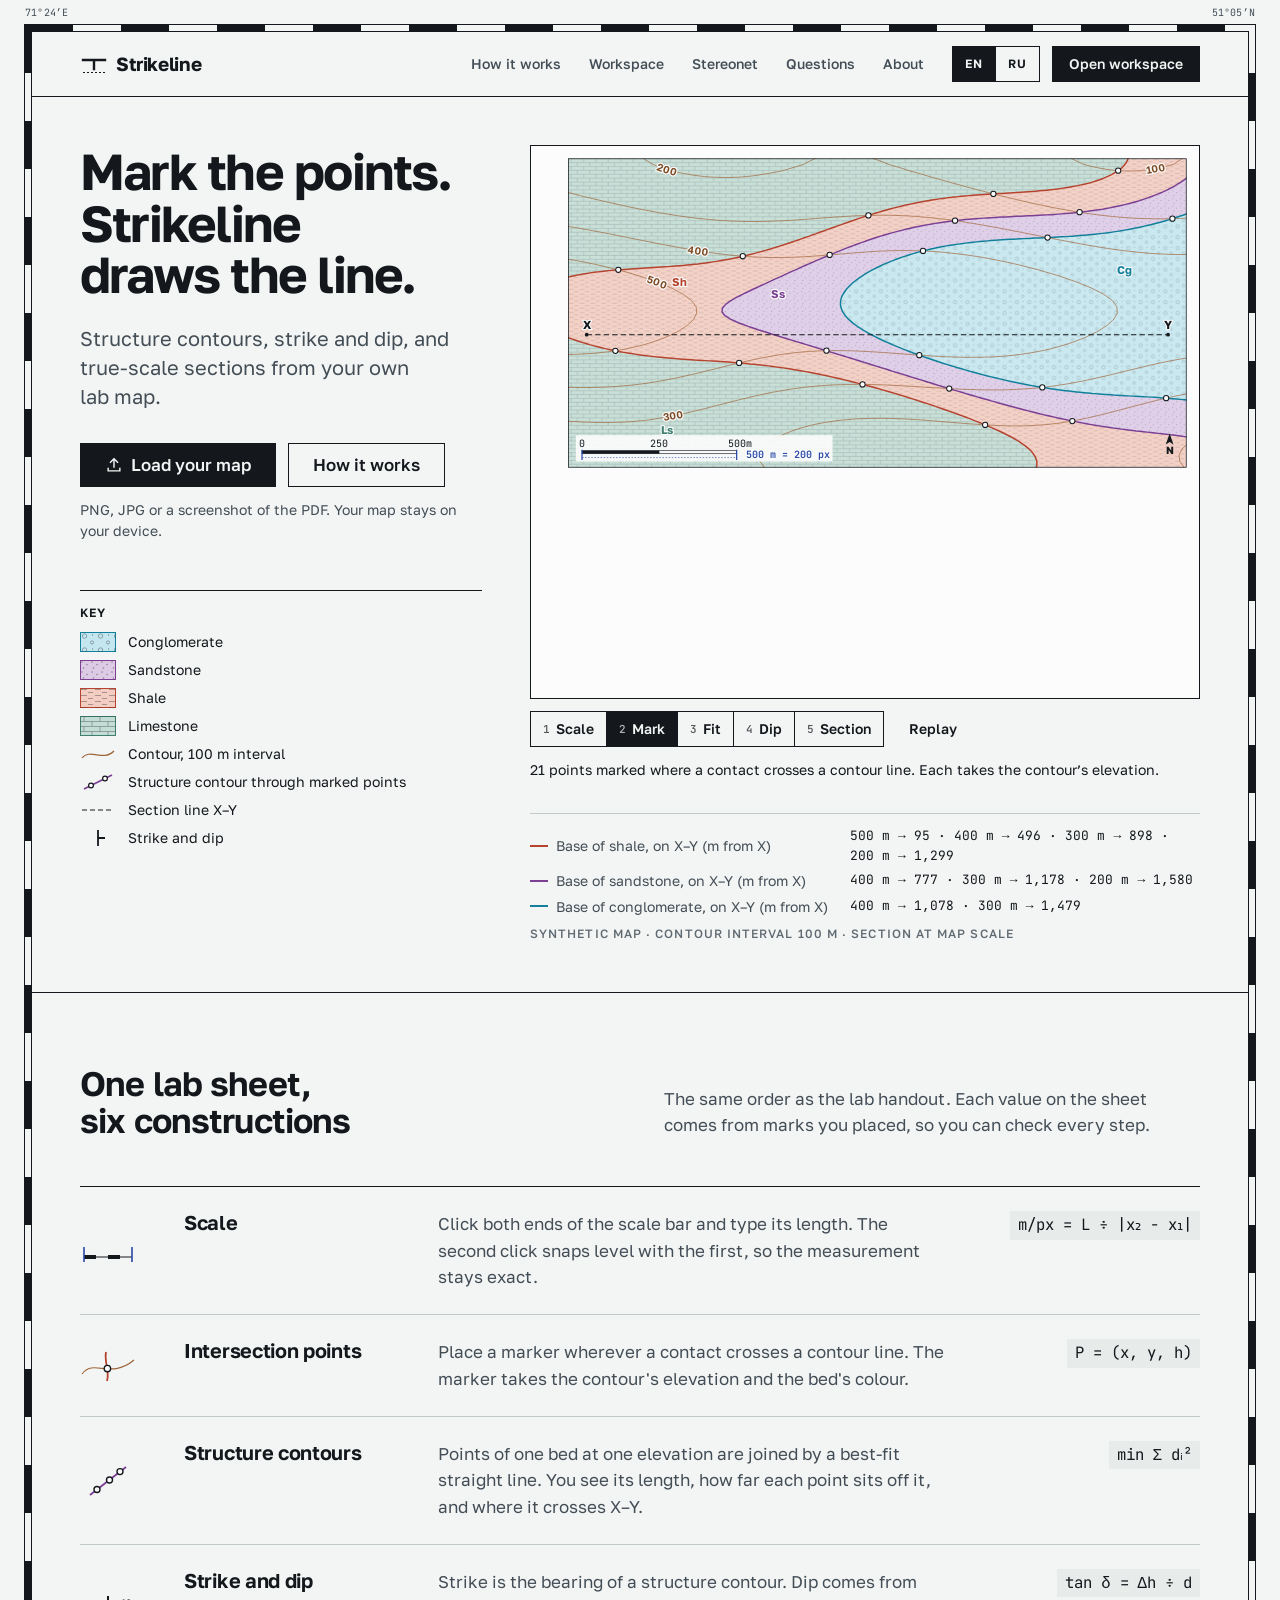
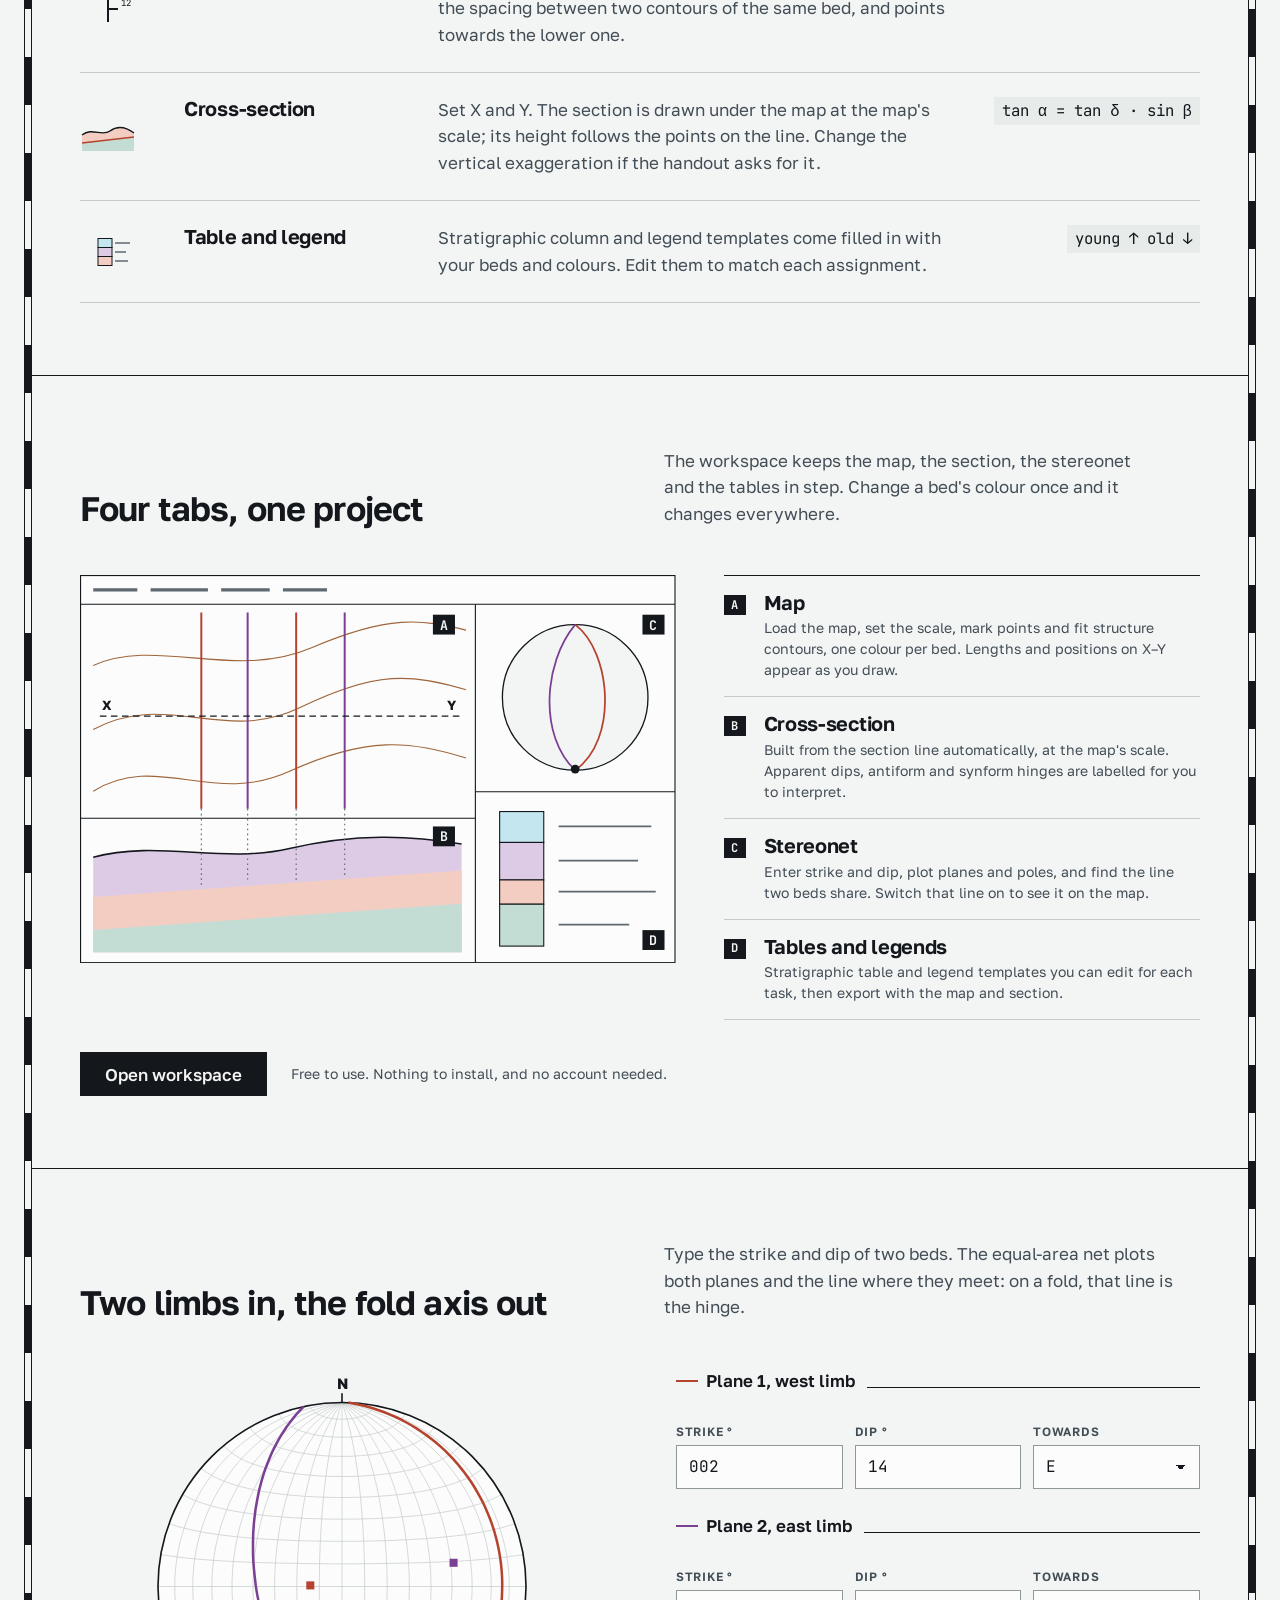
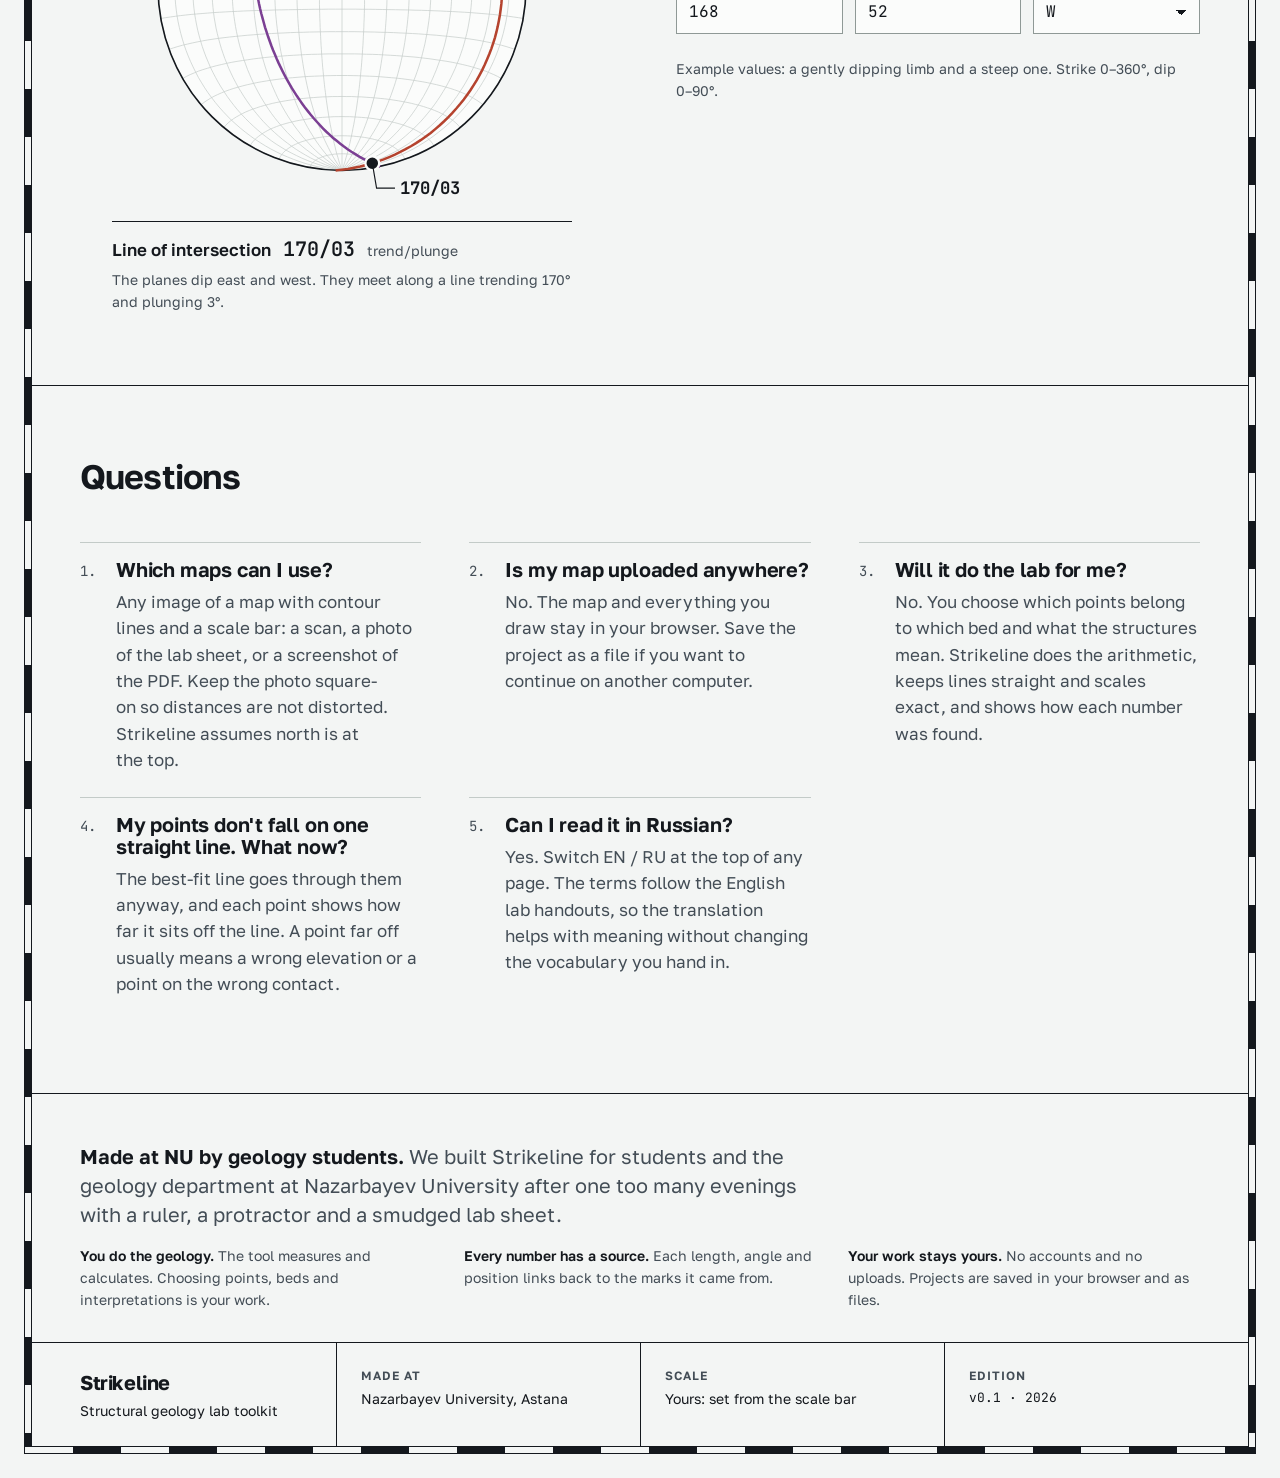
==== index.html @ 0c1943ce "Strikeline: landing page and lab workspace Landing page, workspace with Map, Cross-section, Stereone" ====
<!doctype html>
<html lang="en">
<head>
  <meta charset="utf-8">
  <meta name="viewport" content="width=device-width, initial-scale=1, viewport-fit=cover">
  <title>Strikeline</title>
  <meta name="description" content="Mark the points, get straight structure contours, strike and dip, and a true-scale cross-section from your geology lab map. Made at NU by geology students.">
  <meta name="theme-color" content="#f3f5f4">
  <link rel="icon" href="assets/favicon.svg" type="image/svg+xml">
  <link rel="preload" href="assets/fonts/golos-text-latin-wght-normal.woff2" as="font" type="font/woff2" crossorigin>
  <link rel="stylesheet" href="css/tokens.css">
  <link rel="stylesheet" href="css/base.css">
  <link rel="stylesheet" href="css/components.css">
  <link rel="stylesheet" href="css/site.css">
  <script type="module" src="js/site.js"></script>
</head>
<body>
  <a class="skip-link" href="#main" data-i18n="skip">Skip to content</a>

  <!-- Shared lithology patterns: also used by the workspace legend -->
  <svg class="visually-hidden" aria-hidden="true" focusable="false">
    <defs>
      <pattern id="pat-1" width="16" height="10" patternUnits="userSpaceOnUse">
        <path d="M0 .5H16M0 5.5H16M4 .5V5.5M12 5.5V10.5" fill="none" stroke="#14181d" stroke-opacity=".38" stroke-width=".8"/>
      </pattern>
      <pattern id="pat-2" width="14" height="6" patternUnits="userSpaceOnUse">
        <path d="M1 1.5H7M8 4.5H13" fill="none" stroke="#14181d" stroke-opacity=".42" stroke-width=".8"/>
      </pattern>
      <pattern id="pat-3" width="10" height="10" patternUnits="userSpaceOnUse">
        <circle cx="2" cy="2" r=".75" fill="#14181d" fill-opacity=".45"/>
        <circle cx="7" cy="4.5" r=".75" fill="#14181d" fill-opacity=".45"/>
        <circle cx="3.5" cy="8" r=".75" fill="#14181d" fill-opacity=".45"/>
      </pattern>
      <pattern id="pat-4" width="16" height="14" patternUnits="userSpaceOnUse">
        <circle cx="4.5" cy="4" r="2.2" fill="none" stroke="#14181d" stroke-opacity=".42" stroke-width=".8"/>
        <circle cx="12" cy="10.5" r="1.6" fill="none" stroke="#14181d" stroke-opacity=".42" stroke-width=".8"/>
        <circle cx="12.5" cy="3" r=".7" fill="#14181d" fill-opacity=".42"/>
      </pattern>
    </defs>
  </svg>

  <div class="sheet">
    <!-- Graticule labels at the neatline corners: NU campus, Astana -->
    <span class="sheet__coord sheet__coord--tl" aria-hidden="true">71°24′E</span>
    <span class="sheet__coord sheet__coord--tr" aria-hidden="true">51°05′N</span>

    <!-- ===== Masthead: the sheet's title strip ===== -->
    <header class="masthead">
      <a class="brand" href="./" aria-label="Strikeline">
        <svg class="brand__mark" viewBox="0 0 28 28" aria-hidden="true">
          <path d="M3 10H25M14 10V19" fill="none" stroke="currentColor" stroke-width="2.4" stroke-linecap="square"/>
          <path d="M3 22.5H25" stroke="currentColor" stroke-width="1" stroke-dasharray="2 2"/>
        </svg>
        <span class="brand__name">Strikeline</span>
      </a>

      <nav class="nav" id="site-nav" aria-label="Main" data-i18n-attr="aria-label:nav.label">
        <ul>
          <li><a href="#method" data-i18n="nav.method">How it works</a></li>
          <li><a href="#workspace" data-i18n="nav.workspace">Workspace</a></li>
          <li><a href="#stereonet" data-i18n="nav.stereonet">Stereonet</a></li>
          <li><a href="#faq" data-i18n="nav.faq">Questions</a></li>
          <li><a href="#about" data-i18n="nav.about">About</a></li>
        </ul>
      </nav>

      <div class="masthead__tools">
        <div class="seg lang" role="group" aria-label="Language" data-i18n-attr="aria-label:lang.label">
          <button type="button" data-lang="en" aria-pressed="true">EN</button>
          <button type="button" data-lang="ru" aria-pressed="false">RU</button>
        </div>
        <a class="btn btn--primary btn--small masthead__cta" href="app.html" data-i18n="cta.open">Open workspace</a>
        <button type="button" class="btn btn--small menu-btn" aria-expanded="false" aria-controls="site-nav">
          <span data-i18n="nav.menu">Menu</span>
        </button>
      </div>
    </header>

    <main id="main">
      <!-- ===== Hero: the map face ===== -->
      <section class="hero" aria-labelledby="hero-title">
        <div class="hero__copy">
          <h1 id="hero-title" data-i18n="hero.title">Mark the points. Strikeline draws the line.</h1>
          <p class="hero__lead" data-i18n="hero.lead">Structure contours, strike and dip, and true-scale sections from your own lab map.</p>

          <div class="hero__actions">
            <label class="btn btn--primary file-btn">
              <svg viewBox="0 0 20 20" aria-hidden="true"><path d="M10 13V3M5.5 7.5 10 3l4.5 4.5M3.5 13v3.5h13V13" fill="none" stroke="currentColor" stroke-width="1.6"/></svg>
              <span data-i18n="hero.load">Load your map</span>
              <input type="file" id="map-input" accept="image/*">
            </label>
            <a class="btn" href="#method" data-i18n="hero.how">How it works</a>
          </div>
          <p class="hero__note" id="map-status" role="status" data-i18n="hero.note">PNG, JPG or a screenshot of the PDF. Your map stays on your device.</p>
        </div>

        <figure class="hero__map">
          <div class="map-face">
            <svg id="demo" class="demo" role="img" aria-labelledby="demo-title demo-desc">
              <title id="demo-title" data-i18n="demo.title">Worked example on a synthetic lab map</title>
              <desc id="demo-desc" data-i18n="demo.desc">Three bed contacts cross 100 m contour lines. Their intersection points are fitted with straight structure contours, the beds strike 002° and dip 14° east, and a cross-section along X–Y is drawn beneath the map at the same scale.</desc>
            </svg>
            <noscript><p class="demo-fallback">Turn on JavaScript to see the worked example.</p></noscript>
          </div>
          <figcaption class="demo-bar">
            <div class="demo-bar__row">
              <div class="seg demo-steps" role="group" aria-label="Construction steps" data-i18n-attr="aria-label:demo.steps">
                <button type="button" data-step="1"><span class="num">1</span> <span data-i18n="step.scale">Scale</span></button>
                <button type="button" data-step="2"><span class="num">2</span> <span data-i18n="step.mark">Mark</span></button>
                <button type="button" data-step="3"><span class="num">3</span> <span data-i18n="step.fit">Fit</span></button>
                <button type="button" data-step="4"><span class="num">4</span> <span data-i18n="step.dip">Dip</span></button>
                <button type="button" data-step="5"><span class="num">5</span> <span data-i18n="step.section">Section</span></button>
              </div>
              <button type="button" class="btn btn--quiet btn--small demo-replay" data-i18n="demo.replay">Replay</button>
            </div>
            <p class="demo-note" id="demo-note" aria-live="polite"></p>
            <dl class="demo-readout" id="demo-readout" hidden></dl>
            <p class="demo-meta label" data-i18n="demo.meta">Synthetic map · contour interval 100 m · section at map scale</p>
          </figcaption>
        </figure>

        <div class="key">
          <h2 class="label key__title" data-i18n="key.title">Key</h2>
          <ul class="key__list">
            <li><svg viewBox="0 0 36 20" aria-hidden="true"><rect x=".5" y=".5" width="35" height="19" fill="var(--bed-4-fill)" stroke="var(--bed-4)"/><rect x=".5" y=".5" width="35" height="19" fill="url(#pat-4)"/></svg><span data-i18n="bed.conglomerate">Conglomerate</span></li>
            <li><svg viewBox="0 0 36 20" aria-hidden="true"><rect x=".5" y=".5" width="35" height="19" fill="var(--bed-3-fill)" stroke="var(--bed-3)"/><rect x=".5" y=".5" width="35" height="19" fill="url(#pat-3)"/></svg><span data-i18n="bed.sandstone">Sandstone</span></li>
            <li><svg viewBox="0 0 36 20" aria-hidden="true"><rect x=".5" y=".5" width="35" height="19" fill="var(--bed-2-fill)" stroke="var(--bed-2)"/><rect x=".5" y=".5" width="35" height="19" fill="url(#pat-2)"/></svg><span data-i18n="bed.shale">Shale</span></li>
            <li><svg viewBox="0 0 36 20" aria-hidden="true"><rect x=".5" y=".5" width="35" height="19" fill="var(--bed-1-fill)" stroke="var(--bed-1)"/><rect x=".5" y=".5" width="35" height="19" fill="url(#pat-1)"/></svg><span data-i18n="bed.limestone">Limestone</span></li>
            <li><svg viewBox="0 0 36 20" aria-hidden="true"><path d="M2 14C10 4 24 18 34 7" fill="none" stroke="var(--contour)" stroke-width="1.2"/></svg><span data-i18n="key.contour">Contour, 100 m interval</span></li>
            <li><svg viewBox="0 0 36 20" aria-hidden="true"><path d="M4 17 32 3" stroke="var(--bed-3)" stroke-width="1.8"/><circle cx="11" cy="13.5" r="2.4" fill="var(--paper-raised)" stroke="var(--ink)" stroke-width="1.2"/><circle cx="25" cy="6.5" r="2.4" fill="var(--paper-raised)" stroke="var(--ink)" stroke-width="1.2"/></svg><span data-i18n="key.structure">Structure contour through marked points</span></li>
            <li><svg viewBox="0 0 36 20" aria-hidden="true"><path d="M2 10H34" stroke="var(--ink)" stroke-width="1.2" stroke-dasharray="5 3"/></svg><span data-i18n="key.section">Section line X–Y</span></li>
            <li><svg viewBox="0 0 36 20" aria-hidden="true"><path d="M18 2V18M18 10H25" stroke="var(--ink)" stroke-width="1.8"/></svg><span data-i18n="key.dip">Strike and dip</span></li>
          </ul>
        </div>
      </section>

      <!-- ===== How it works: the sheet's key, one row per construction ===== -->
      <section class="block" id="method" aria-labelledby="method-title">
        <div class="block__head">
          <h2 id="method-title" data-i18n="method.title">One lab sheet, six constructions</h2>
          <p class="block__lead" data-i18n="method.lead">The same order as the lab handout. Each value on the sheet comes from marks you placed, so you can check every step.</p>
        </div>

        <ol class="steps-key">
          <li>
            <svg class="steps-key__sym" viewBox="0 0 56 32" aria-hidden="true">
              <path d="M4 22H52" stroke="var(--ink)" stroke-width="1"/>
              <path d="M4 22H16M28 22H40" stroke="var(--ink)" stroke-width="4"/>
              <path d="M4 12V27M52 12V27" stroke="var(--accent)" stroke-width="1.6"/>
            </svg>
            <h3 data-i18n="m1.t">Scale</h3>
            <p data-i18n="m1.d">Click both ends of the scale bar and type its length. The second click snaps level with the first, so the measurement stays exact.</p>
            <code class="steps-key__f">m/px = L ÷ |x₂ − x₁|</code>
          </li>
          <li>
            <svg class="steps-key__sym" viewBox="0 0 56 32" aria-hidden="true">
              <path d="M2 24C14 8 30 30 54 10" fill="none" stroke="var(--contour)" stroke-width="1.2"/>
              <path d="M26 2C24 12 30 22 27 31" fill="none" stroke="var(--bed-2)" stroke-width="1.8"/>
              <circle cx="27.4" cy="18.6" r="3.2" fill="var(--paper-raised)" stroke="var(--ink)" stroke-width="1.4"/>
            </svg>
            <h3 data-i18n="m2.t">Intersection points</h3>
            <p data-i18n="m2.d">Place a marker wherever a contact crosses a contour line. The marker takes the contour's elevation and the bed's colour.</p>
            <code class="steps-key__f">P = (x, y, h)</code>
          </li>
          <li>
            <svg class="steps-key__sym" viewBox="0 0 56 32" aria-hidden="true">
              <path d="M10 30 46 2" stroke="var(--bed-3)" stroke-width="1.8"/>
              <circle cx="17" cy="24.5" r="3" fill="var(--paper-raised)" stroke="var(--ink)" stroke-width="1.4"/>
              <circle cx="29.5" cy="15" r="3" fill="var(--paper-raised)" stroke="var(--ink)" stroke-width="1.4"/>
              <circle cx="40" cy="6.6" r="3" fill="var(--paper-raised)" stroke="var(--ink)" stroke-width="1.4"/>
            </svg>
            <h3 data-i18n="m3.t">Structure contours</h3>
            <p data-i18n="m3.d">Points of one bed at one elevation are joined by a best-fit straight line. You see its length, how far each point sits off it, and where it crosses X–Y.</p>
            <code class="steps-key__f">min Σ dᵢ²</code>
          </li>
          <li>
            <svg class="steps-key__sym" viewBox="0 0 56 32" aria-hidden="true">
              <path d="M28 3V29M28 16H38" stroke="var(--ink)" stroke-width="2"/>
              <text x="41" y="13" font-size="9" font-family="var(--font-mono)" fill="var(--ink)">12</text>
            </svg>
            <h3 data-i18n="m4.t">Strike and dip</h3>
            <p data-i18n="m4.d">Strike is the bearing of a structure contour. Dip comes from the spacing between two contours of the same bed, and points towards the lower one.</p>
            <code class="steps-key__f">tan δ = Δh ÷ d</code>
          </li>
          <li>
            <svg class="steps-key__sym" viewBox="0 0 56 32" aria-hidden="true">
              <path d="M2 30V14C12 6 22 16 30 10S46 6 54 12V30Z" fill="var(--bed-2-fill)"/>
              <path d="M2 30V22L54 16V30Z" fill="var(--bed-1-fill)"/>
              <path d="M2 14C12 6 22 16 30 10S46 6 54 12" fill="none" stroke="var(--ink)" stroke-width="1.4"/>
              <path d="M2 22 54 16" stroke="var(--bed-2)" stroke-width="1.4"/>
            </svg>
            <h3 data-i18n="m5.t">Cross-section</h3>
            <p data-i18n="m5.d">Set X and Y. The section is drawn under the map at the map's scale; its height follows the points on the line. Change the vertical exaggeration if the handout asks for it.</p>
            <code class="steps-key__f">tan α = tan δ · sin β</code>
          </li>
          <li>
            <svg class="steps-key__sym" viewBox="0 0 56 32" aria-hidden="true">
              <rect x="18" y="2.5" width="14" height="9" fill="var(--bed-4-fill)" stroke="var(--ink)"/>
              <rect x="18" y="11.5" width="14" height="9" fill="var(--bed-3-fill)" stroke="var(--ink)"/>
              <rect x="18" y="20.5" width="14" height="9" fill="var(--bed-2-fill)" stroke="var(--ink)"/>
              <path d="M35 7H50M35 16H46M35 25H48" stroke="var(--ink-3)" stroke-width="1.4"/>
            </svg>
            <h3 data-i18n="m6.t">Table and legend</h3>
            <p data-i18n="m6.d">Stratigraphic column and legend templates come filled in with your beds and colours. Edit them to match each assignment.</p>
            <code class="steps-key__f" data-i18n="m6.f">young ↑ old ↓</code>
          </li>
        </ol>
      </section>

      <!-- ===== Workspace: one drawn layout, regions keyed A–D ===== -->
      <section class="block" id="workspace" aria-labelledby="ws-title">
        <div class="block__head">
          <h2 id="ws-title" data-i18n="ws.title">Four tabs, one project</h2>
          <p class="block__lead" data-i18n="ws.lead">The workspace keeps the map, the section, the stereonet and the tables in step. Change a bed's colour once and it changes everywhere.</p>
        </div>

        <div class="layout-plan">
          <svg class="layout-plan__drawing" viewBox="0 0 540 352" role="img" aria-labelledby="plan-desc">
            <desc id="plan-desc" data-i18n="ws.plan">Workspace layout: map with the cross-section beneath it on the left, stereonet and tables on the right.</desc>
            <rect x=".5" y=".5" width="539" height="351" style="fill:var(--paper-raised);stroke:var(--ink)"/>
            <path d="M.5 26.5H539.5" style="stroke:var(--ink)"/>
            <path d="M12 13.5h40M64 13.5h52M128 13.5h44M184 13.5h40" style="stroke:var(--ink-3)" stroke-width="3"/>
            <!-- A: map -->
            <g>
              <path d="M12 196C70 160 120 210 190 178S300 150 350 166" fill="none" style="stroke:var(--contour)"/>
              <path d="M12 140C80 104 130 154 200 120S300 90 350 104" fill="none" style="stroke:var(--contour)"/>
              <path d="M12 82C70 56 140 96 210 66S310 40 350 50" fill="none" style="stroke:var(--contour)"/>
              <path d="M110 34V212M196 34V212" style="stroke:var(--bed-2)" stroke-width="1.8"/>
              <path d="M152 34V212M240 34V212" style="stroke:var(--bed-3)" stroke-width="1.8"/>
              <path d="M18 128H346" style="stroke:var(--ink)" stroke-dasharray="6 4"/>
              <text x="20" y="122" font-size="12" font-weight="700" style="fill:var(--ink)">X</text>
              <text x="333" y="122" font-size="12" font-weight="700" style="fill:var(--ink)">Y</text>
            </g>
            <path d="M358.5 26.5V351.5M.5 220.5H358.5M358.5 196.5H539.5" style="stroke:var(--ink)"/>
            <!-- B: section beneath, same horizontal scale -->
            <path d="M12 342V256C70 240 130 262 190 248S300 236 346 244V342Z" style="fill:var(--bed-3-fill)"/>
            <path d="M12 342V292L346 268V342Z" style="fill:var(--bed-2-fill)"/>
            <path d="M12 342V322L346 298V342Z" style="fill:var(--bed-1-fill)"/>
            <path d="M12 256C70 240 130 262 190 248S300 236 346 244" fill="none" style="stroke:var(--ink)" stroke-width="1.4"/>
            <path d="M110 212V284M152 212V276M196 212V279M240 212V272" style="stroke:var(--ink-3)" stroke-dasharray="1.5 3"/>
            <!-- C: stereonet -->
            <circle cx="449" cy="111" r="66" style="fill:var(--paper);stroke:var(--ink)" stroke-width="1.2"/>
            <path d="M449 45C482 70 488 150 449 177" fill="none" style="stroke:var(--bed-2)" stroke-width="1.6"/>
            <path d="M449 45C420 80 416 146 449 177" fill="none" style="stroke:var(--bed-3)" stroke-width="1.6"/>
            <circle cx="449" cy="176" r="4" style="fill:var(--ink)"/>
            <!-- D: table and legend -->
            <rect x="380.5" y="214.5" width="40" height="28" style="fill:var(--bed-4-fill);stroke:var(--ink)"/>
            <rect x="380.5" y="242.5" width="40" height="34" style="fill:var(--bed-3-fill);stroke:var(--ink)"/>
            <rect x="380.5" y="276.5" width="40" height="22" style="fill:var(--bed-2-fill);stroke:var(--ink)"/>
            <rect x="380.5" y="298.5" width="40" height="38" style="fill:var(--bed-1-fill);stroke:var(--ink)"/>
            <path d="M434 228H518M434 259H506M434 287H522M434 317H498" style="stroke:var(--ink-3)" stroke-width="1.6"/>
            <!-- keys -->
            <g font-size="12" font-weight="700" font-family="var(--font-mono)">
              <rect x="320" y="36" width="20" height="18" style="fill:var(--ink)"/><text x="330" y="49.5" text-anchor="middle" style="fill:var(--paper)">A</text>
              <rect x="320" y="228" width="20" height="18" style="fill:var(--ink)"/><text x="330" y="241.5" text-anchor="middle" style="fill:var(--paper)">B</text>
              <rect x="510" y="36" width="20" height="18" style="fill:var(--ink)"/><text x="520" y="49.5" text-anchor="middle" style="fill:var(--paper)">C</text>
              <rect x="510" y="322" width="20" height="18" style="fill:var(--ink)"/><text x="520" y="335.5" text-anchor="middle" style="fill:var(--paper)">D</text>
            </g>
          </svg>

          <ol class="layout-plan__notes">
            <li><span class="key-tag num" aria-hidden="true">A</span><div><h3 data-i18n="ws.map.t">Map</h3><p data-i18n="ws.map.d">Load the map, set the scale, mark points and fit structure contours, one colour per bed. Lengths and positions on X–Y appear as you draw.</p></div></li>
            <li><span class="key-tag num" aria-hidden="true">B</span><div><h3 data-i18n="ws.sec.t">Cross-section</h3><p data-i18n="ws.sec.d">Built from the section line automatically, at the map's scale. Apparent dips, antiform and synform hinges are labelled for you to interpret.</p></div></li>
            <li><span class="key-tag num" aria-hidden="true">C</span><div><h3 data-i18n="ws.net.t">Stereonet</h3><p data-i18n="ws.net.d">Enter strike and dip, plot planes and poles, and find the line two beds share. Switch that line on to see it on the map.</p></div></li>
            <li><span class="key-tag num" aria-hidden="true">D</span><div><h3 data-i18n="ws.tab.t">Tables and legends</h3><p data-i18n="ws.tab.d">Stratigraphic table and legend templates you can edit for each task, then export with the map and section.</p></div></li>
          </ol>
        </div>

        <div class="block__foot">
          <a class="btn btn--primary" href="app.html" data-i18n="cta.open">Open workspace</a>
          <p class="hero__note" data-i18n="ws.note">Free to use. Nothing to install, and no account needed.</p>
        </div>
      </section>

      <!-- ===== Stereonet: live calculation ===== -->
      <section class="block" id="stereonet" aria-labelledby="net-title">
        <div class="block__head">
          <h2 id="net-title" data-i18n="net.title">Two limbs in, the fold axis out</h2>
          <p class="block__lead" data-i18n="net.lead">Type the strike and dip of two beds. The equal-area net plots both planes and the line where they meet: on a fold, that line is the hinge.</p>
        </div>

        <div class="net">
          <figure class="net__figure">
            <svg id="net" viewBox="-200 -190 400 380" role="img" aria-labelledby="net-desc">
              <desc id="net-desc" data-i18n="net.desc">Equal-area lower-hemisphere stereonet with two planes and their line of intersection.</desc>
            </svg>
            <figcaption class="net__result" aria-live="polite">
              <p class="net__line"><span data-i18n="net.result">Line of intersection</span> <output class="num net__value" id="net-out" for="net-form">—</output> <span class="net__unit" data-i18n="net.unit">trend/plunge</span></p>
              <p class="net__explain" id="net-explain"></p>
            </figcaption>
          </figure>

          <form class="net__form" id="net-form" novalidate>
            <fieldset class="plane plane--1">
              <legend><span class="plane__swatch" aria-hidden="true"></span><span data-i18n="net.p1">Plane 1, west limb</span></legend>
              <label class="field"><span data-i18n="net.strike">Strike °</span><input class="input" name="s1" inputmode="numeric" value="002" aria-describedby="net-hint"></label>
              <label class="field"><span data-i18n="net.dip">Dip °</span><input class="input" name="d1" inputmode="numeric" value="14"></label>
              <label class="field"><span data-i18n="net.towards">Towards</span>
                <select class="select" name="q1"><option>N</option><option>NE</option><option selected>E</option><option>SE</option><option>S</option><option>SW</option><option>W</option><option>NW</option></select>
              </label>
            </fieldset>
            <fieldset class="plane plane--2">
              <legend><span class="plane__swatch" aria-hidden="true"></span><span data-i18n="net.p2">Plane 2, east limb</span></legend>
              <label class="field"><span data-i18n="net.strike">Strike °</span><input class="input" name="s2" inputmode="numeric" value="168"></label>
              <label class="field"><span data-i18n="net.dip">Dip °</span><input class="input" name="d2" inputmode="numeric" value="52"></label>
              <label class="field"><span data-i18n="net.towards">Towards</span>
                <select class="select" name="q2"><option>N</option><option>NE</option><option>E</option><option>SE</option><option>S</option><option>SW</option><option selected>W</option><option>NW</option></select>
              </label>
            </fieldset>
            <p class="net__hint" id="net-hint" data-i18n="net.hint">Example values: a gently dipping limb and a steep one. Strike 0–360°, dip 0–90°.</p>
          </form>
        </div>
      </section>

      <!-- ===== Questions, set as the sheet's numbered notes ===== -->
      <section class="block" id="faq" aria-labelledby="faq-title">
        <div class="block__head">
          <h2 id="faq-title" data-i18n="faq.title">Questions</h2>
        </div>
        <ol class="notes">
          <li><h3 data-i18n="faq.q1">Which maps can I use?</h3><p data-i18n="faq.a1">Any image of a map with contour lines and a scale bar: a scan, a photo of the lab sheet, or a screenshot of the PDF. Keep the photo square-on so distances are not distorted. Strikeline assumes north is at the top.</p></li>
          <li><h3 data-i18n="faq.q2">Is my map uploaded anywhere?</h3><p data-i18n="faq.a2">No. The map and everything you draw stay in your browser. Save the project as a file if you want to continue on another computer.</p></li>
          <li><h3 data-i18n="faq.q3">Will it do the lab for me?</h3><p data-i18n="faq.a3">No. You choose which points belong to which bed and what the structures mean. Strikeline does the arithmetic, keeps lines straight and scales exact, and shows how each number was found.</p></li>
          <li><h3 data-i18n="faq.q4">My points don't fall on one straight line. What now?</h3><p data-i18n="faq.a4">The best-fit line goes through them anyway, and each point shows how far it sits off the line. A point far off usually means a wrong elevation or a point on the wrong contact.</p></li>
          <li><h3 data-i18n="faq.q5">Can I read it in Russian?</h3><p data-i18n="faq.a5">Yes. Switch EN / RU at the top of any page. The terms follow the English lab handouts, so the translation helps with meaning without changing the vocabulary you hand in.</p></li>
        </ol>
      </section>
    </main>

    <!-- ===== Footer: compilation note + the sheet's title block ===== -->
    <footer class="title-block" id="about" aria-labelledby="about-title">
      <div class="compilation">
        <h2 class="visually-hidden" id="about-title" data-i18n="about.label">Compilation note</h2>
        <p class="compilation__lead"><strong data-i18n="about.title">Made at NU by geology students.</strong> <span data-i18n="about.lead">We built Strikeline for students and the geology department at Nazarbayev University after one too many evenings with a ruler, a protractor and a smudged lab sheet.</span></p>
        <ul class="compilation__rules">
          <li><strong data-i18n="p1.t">You do the geology.</strong> <span data-i18n="p1.d">The tool measures and calculates. Choosing points, beds and interpretations is your work.</span></li>
          <li><strong data-i18n="p2.t">Every number has a source.</strong> <span data-i18n="p2.d">Each length, angle and position links back to the marks it came from.</span></li>
          <li><strong data-i18n="p3.t">Your work stays yours.</strong> <span data-i18n="p3.d">No accounts and no uploads. Projects are saved in your browser and as files.</span></li>
        </ul>
      </div>
      <div class="title-block__row">
        <div class="title-block__cell title-block__cell--name">
          <span class="brand__name">Strikeline</span>
          <span data-i18n="foot.sheet">Structural geology lab toolkit</span>
        </div>
        <div class="title-block__cell">
          <span class="label" data-i18n="foot.made">Made at</span>
          <span data-i18n="foot.nu">Nazarbayev University, Astana</span>
        </div>
        <div class="title-block__cell">
          <span class="label" data-i18n="foot.scale">Scale</span>
          <span data-i18n="foot.scaleval">Yours: set from the scale bar</span>
        </div>
        <div class="title-block__cell">
          <span class="label" data-i18n="foot.edition">Edition</span>
          <span class="num">v0.1 · 2026</span>
        </div>
      </div>
    </footer>
  </div>
</body>
</html>
---- css/tokens.css ----
/* ==========================================================================
   tokens.css — design tokens for Strikeline
   The page is built like a geological map sheet: cool survey paper,
   blue-black ink, brown topographic contours, and bed colours taken
   from the ICS chronostratigraphic chart (the only saturated colour).
   ========================================================================== */

@font-face {
  font-family: "Golos Text";
  src: url("../assets/fonts/golos-text-latin-wght-normal.woff2") format("woff2-variations");
  font-weight: 400 900;
  font-display: swap;
  unicode-range: U+0000-00FF, U+0131, U+0152-0153, U+02BB-02BC, U+02C6, U+02DA, U+02DC, U+0304, U+0308, U+0329, U+2000-206F, U+20AC, U+2122, U+2191, U+2193, U+2212, U+2215, U+FEFF, U+FFFD;
}
@font-face {
  font-family: "Golos Text";
  src: url("../assets/fonts/golos-text-cyrillic-wght-normal.woff2") format("woff2-variations");
  font-weight: 400 900;
  font-display: swap;
  unicode-range: U+0301, U+0400-045F, U+0490-0491, U+04B0-04B1, U+2116;
}
@font-face {
  font-family: "JetBrains Mono";
  src: url("../assets/fonts/jetbrains-mono-latin-wght-normal.woff2") format("woff2-variations");
  font-weight: 100 800;
  font-display: swap;
  unicode-range: U+0000-00FF, U+0131, U+0152-0153, U+02BB-02BC, U+02C6, U+02DA, U+02DC, U+0304, U+0308, U+0329, U+2000-206F, U+20AC, U+2122, U+2191, U+2193, U+2212, U+2215, U+FEFF, U+FFFD;
}
@font-face {
  font-family: "JetBrains Mono";
  src: url("../assets/fonts/jetbrains-mono-cyrillic-wght-normal.woff2") format("woff2-variations");
  font-weight: 100 800;
  font-display: swap;
  unicode-range: U+0301, U+0400-045F, U+0490-0491, U+04B0-04B1, U+2116;
}

:root {
  /* Paper and ink */
  --paper: #f3f5f4;          /* survey sheet */
  --paper-raised: #fbfcfb;   /* map face, inputs */
  --paper-sunk: #e7ebe9;     /* margins, hover fills */
  --ink: #14181d;            /* linework and text */
  --ink-2: #434d56;          /* secondary text (7.6:1 on paper) */
  --ink-3: #5f6971;          /* tertiary text (5.1:1 on paper) */
  --rule: #c3cbc8;           /* hairlines between rows */
  --rule-strong: #8f9996;

  /* Map conventions */
  --contour: #a0653a;        /* topographic contours (brown) */
  --contour-label: #7d4a24;
  --section-line: #14181d;   /* X–Y, dashed */
  --accent: #2847a8;         /* links, focus, active controls */
  --accent-ink: #ffffff;

  /* Beds, oldest → youngest (ICS: Carboniferous, Permian, Triassic, Jurassic) */
  --bed-1: #3e7f70;  --bed-1-fill: #c3ddd5;
  --bed-2: #b5432e;  --bed-2-fill: #f3cdc1;
  --bed-3: #7b3f93;  --bed-3-fill: #ddcbe6;
  --bed-4: #13809b;  --bed-4-fill: #c4e6ef;

  /* Type */
  --font-sans: "Golos Text", "Segoe UI", system-ui, sans-serif;
  --font-mono: "JetBrains Mono", ui-monospace, "SFMono-Regular", Menlo, monospace;

  --text-xs: 0.75rem;
  --text-sm: 0.875rem;
  --text-base: 1.0625rem;
  --text-lg: 1.25rem;
  --text-xl: clamp(1.5rem, 1.1rem + 1.4vw, 2.125rem);
  --text-display: clamp(2.375rem, 1.4rem + 3.6vw, 4.25rem);

  /* Space (4px base) */
  --s-1: 0.25rem; --s-2: 0.5rem; --s-3: 0.75rem; --s-4: 1rem;
  --s-5: 1.5rem;  --s-6: 2rem;   --s-7: 3rem;    --s-8: 4.5rem; --s-9: 7rem;

  /* Sheet frame */
  --sheet-margin: 10px;      /* gap between viewport and neatline */
  --bar: 3px;                /* graduated border bar */
  --gutter: 16px;            /* content padding inside the frame */

  /* Motion */
  --ease-out: cubic-bezier(0.23, 1, 0.32, 1);
  --ease-in-out: cubic-bezier(0.77, 0, 0.175, 1);
  --t-fast: 160ms;
  --t-med: 280ms;
}

@media (min-width: 720px) {
  :root { --sheet-margin: 18px; --bar: 6px; --gutter: 32px; }
}
@media (min-width: 1100px) {
  :root { --sheet-margin: 24px; --gutter: 48px; }
}
---- css/base.css ----
/* ==========================================================================
   base.css — reset, typography, browser surfaces
   ========================================================================== */

*,
*::before,
*::after { box-sizing: border-box; }

html {
  -webkit-text-size-adjust: 100%;
  text-size-adjust: 100%;
  scroll-behavior: smooth;
  scroll-padding-top: var(--s-6);
}
@media (prefers-reduced-motion: reduce) {
  html { scroll-behavior: auto; }
}

body {
  margin: 0;
  background: var(--paper);
  color: var(--ink);
  font-family: var(--font-sans);
  font-size: var(--text-base);
  line-height: 1.55;
  font-feature-settings: "kern", "liga";
  -webkit-font-smoothing: antialiased;
  -webkit-tap-highlight-color: transparent;
}

h1, h2, h3, h4 {
  margin: 0;
  font-weight: 650;
  line-height: 1.08;
  letter-spacing: -0.025em;
  text-wrap: balance;
}
p { margin: 0; text-wrap: pretty; }
ul, ol { margin: 0; padding: 0; }
img, svg { display: block; max-width: 100%; }
button, input, select, textarea { font: inherit; color: inherit; }

a {
  color: inherit;
  text-decoration-thickness: 1px;
  text-underline-offset: 0.22em;
  text-decoration-color: var(--rule-strong);
  transition: text-decoration-color var(--t-fast) var(--ease-out), color var(--t-fast) var(--ease-out);
}
@media (hover: hover) and (pointer: fine) {
  a:hover { text-decoration-color: currentColor; }
}

/* Measurements: tabular, never proportional */
.num, code, kbd, samp {
  font-family: var(--font-mono);
  font-variant-numeric: tabular-nums;
  font-size: 0.92em;
  letter-spacing: 0;
}

/* Browser surfaces carry the design too */
::selection { background: var(--ink); color: var(--paper); }
:focus-visible {
  outline: 2px solid var(--accent);
  outline-offset: 3px;
}
input, textarea { caret-color: var(--accent); }
html { scrollbar-color: var(--rule-strong) var(--paper); }

/* Map lettering: tracked capitals */
.label {
  font-size: var(--text-xs);
  font-weight: 600;
  letter-spacing: 0.09em;
  text-transform: uppercase;
  color: var(--ink-2);
}

.visually-hidden {
  position: absolute !important;
  width: 1px; height: 1px;
  overflow: hidden;
  clip: rect(0 0 0 0);
  white-space: nowrap;
}

.skip-link {
  position: absolute;
  left: var(--s-4);
  top: -100px;
  z-index: 10;
  padding: var(--s-2) var(--s-3);
  background: var(--ink);
  color: var(--paper);
}
.skip-link:focus { top: var(--s-4); }
---- css/components.css ----
/* ==========================================================================
   components.css — controls shared by the site and the workspace
   Square corners and 1px rules, like drafting on a map sheet.
   ========================================================================== */

/* ---- Buttons ---- */
.btn {
  display: inline-flex;
  align-items: center;
  justify-content: center;
  gap: var(--s-2);
  min-height: 44px;
  padding: 0 var(--s-5);
  border: 1px solid var(--ink);
  border-radius: 0;
  background: transparent;
  color: var(--ink);
  font-size: var(--text-base);
  font-weight: 560;
  line-height: 1;
  text-decoration: none;
  white-space: nowrap;
  cursor: pointer;
  user-select: none;
  transition:
    background-color var(--t-fast) var(--ease-out),
    color var(--t-fast) var(--ease-out),
    transform 120ms var(--ease-out);
}
.btn:active { transform: scale(0.97); }
.btn svg { width: 18px; height: 18px; flex: none; }

.btn--primary { background: var(--ink); color: var(--paper); }
.btn--small { min-height: 36px; padding: 0 var(--s-4); font-size: var(--text-sm); }
.btn--quiet { border-color: transparent; padding: 0 var(--s-3); }

@media (hover: hover) and (pointer: fine) {
  .btn:hover { background: var(--paper-sunk); }
  .btn--primary:hover { background: #2a3139; }
  .btn--quiet:hover { background: var(--paper-sunk); }
}

.btn[disabled],
.btn[aria-disabled="true"] { opacity: 0.45; cursor: not-allowed; }

/* File input dressed as a button: the label is the control */
.file-btn input[type="file"] {
  position: absolute;
  width: 1px; height: 1px;
  opacity: 0;
}
.file-btn:has(input:focus-visible) {
  outline: 2px solid var(--accent);
  outline-offset: 3px;
}

/* ---- Segmented control (language, demo steps) ---- */
.seg {
  display: inline-flex;
  border: 1px solid var(--ink);
}
.seg button {
  min-width: 40px;
  min-height: 34px;
  padding: 0 var(--s-3);
  border: 0;
  border-left: 1px solid var(--ink);
  border-radius: 0;
  background: transparent;
  font-size: var(--text-sm);
  font-weight: 560;
  cursor: pointer;
  transition: background-color var(--t-fast) var(--ease-out), color var(--t-fast) var(--ease-out);
}
.seg button:first-child { border-left: 0; }
.seg button[aria-pressed="true"],
.seg button[aria-current="step"] { background: var(--ink); color: var(--paper); }
@media (hover: hover) and (pointer: fine) {
  .seg button:not([aria-pressed="true"]):not([aria-current="step"]):hover { background: var(--paper-sunk); }
}

/* ---- Inputs ---- */
.field { display: grid; gap: var(--s-1); }
.field > span { font-size: var(--text-xs); font-weight: 600; letter-spacing: 0.06em; text-transform: uppercase; color: var(--ink-2); }
.input,
.select {
  width: 100%;
  min-height: 44px;
  padding: 0 var(--s-3);
  border: 1px solid var(--rule-strong);
  border-radius: 0;
  background: var(--paper-raised);
  font-family: var(--font-mono);
  font-size: 1rem; /* ≥16px: no zoom on iOS */
  font-variant-numeric: tabular-nums;
  transition: border-color var(--t-fast) var(--ease-out);
}
.input:focus-visible,
.select:focus-visible { outline: 2px solid var(--accent); outline-offset: 0; border-color: var(--accent); }
.input[aria-invalid="true"] { border-color: var(--bed-2); }

/* Selects get a drawn chevron instead of the platform one */
.select {
  appearance: none;
  padding-right: 2.25rem;
  background-image:
    linear-gradient(45deg, transparent 50%, var(--ink) 50%),
    linear-gradient(135deg, var(--ink) 50%, transparent 50%);
  background-position: calc(100% - 18px) 50%, calc(100% - 13px) 50%;
  background-size: 5px 5px, 5px 5px;
  background-repeat: no-repeat;
  cursor: pointer;
}
---- css/site.css ----
/* ==========================================================================
   site.css — the landing page, laid out as a map sheet
   Frame (neatline + graduated bar) → title strip → map face → key →
   sheet index → title block.
   ========================================================================== */

/* ---- Sheet frame ---------------------------------------------------------
   Outer neatline, then a bar of alternating ink/paper segments (the
   graduated border of a survey sheet), then the inner neatline. */
.sheet {
  --seg: 48px;
  position: relative;
  margin: var(--sheet-margin);
  padding: calc(var(--bar) + 1px);
  border: 1px solid var(--ink);
  background:
    /* top & bottom bars */
    repeating-linear-gradient(90deg, var(--ink) 0 var(--seg), var(--paper) var(--seg) calc(var(--seg) * 2)) top / 100% var(--bar) no-repeat,
    repeating-linear-gradient(90deg, var(--paper) 0 var(--seg), var(--ink) var(--seg) calc(var(--seg) * 2)) bottom / 100% var(--bar) no-repeat,
    /* left & right bars */
    repeating-linear-gradient(180deg, var(--ink) 0 var(--seg), var(--paper) var(--seg) calc(var(--seg) * 2)) left / var(--bar) 100% no-repeat,
    repeating-linear-gradient(180deg, var(--paper) 0 var(--seg), var(--ink) var(--seg) calc(var(--seg) * 2)) right / var(--bar) 100% no-repeat,
    var(--paper);
}
.sheet::before {
  /* inner neatline */
  content: "";
  position: absolute;
  inset: var(--bar);
  border: 1px solid var(--ink);
  pointer-events: none;
}
.sheet > * { position: relative; }

.sheet__coord {
  position: absolute;
  top: calc(-1 * var(--sheet-margin));
  height: var(--sheet-margin);
  display: none;
  align-items: center;
  font-family: var(--font-mono);
  font-size: 10px;
  color: var(--ink-2);
  letter-spacing: 0.02em;
}
.sheet__coord--tl { left: 0; }
.sheet__coord--tr { right: 0; }
@media (min-width: 720px) { .sheet__coord { display: flex; } }

/* ---- Masthead ---------------------------------------------------------- */
.masthead {
  display: flex;
  align-items: center;
  gap: var(--s-4);
  padding: var(--s-3) var(--gutter);
  border-bottom: 1px solid var(--ink);
}
.brand {
  display: inline-flex;
  align-items: center;
  gap: var(--s-2);
  margin-right: auto;
  text-decoration: none;
}
.brand__mark { width: 28px; height: 28px; }
.brand__name {
  font-size: 1.1875rem;
  font-weight: 700;
  letter-spacing: -0.02em;
}

.nav ul { display: flex; gap: var(--s-1); list-style: none; }
.nav a {
  display: inline-flex;
  align-items: center;
  min-height: 40px;
  padding: 0 var(--s-3);
  font-size: var(--text-sm);
  font-weight: 520;
  text-decoration: none;
  color: var(--ink-2);
}
@media (hover: hover) and (pointer: fine) {
  .nav a:hover { color: var(--ink); background: var(--paper-sunk); }
}

.masthead__tools { display: flex; align-items: center; gap: var(--s-3); }
.lang button { min-width: 38px; font-size: 12px; font-weight: 600; letter-spacing: 0.08em; }
.menu-btn { display: none; }

/* Small screens: nav collapses into a panel under the strip */
@media (max-width: 959px) {
  .masthead { flex-wrap: wrap; }
  .menu-btn { display: inline-flex; }
  .masthead__cta { display: none; }
  .nav {
    order: 3;
    flex-basis: 100%;
    display: grid;
    grid-template-rows: 0fr;
    transition: grid-template-rows var(--t-med) var(--ease-out);
  }
  .nav > ul { overflow: hidden; flex-direction: column; gap: 0; }
  .nav.is-open { grid-template-rows: 1fr; }
  .nav a { min-height: 44px; width: 100%; padding: 0; border-top: 1px solid var(--rule); font-size: var(--text-base); color: var(--ink); }
}
@media (max-width: 380px) {
  .lang button { min-width: 34px; padding: 0 var(--s-2); }
}

/* ---- Hero: copy + key | map face -------------------------------------- */
.hero {
  display: grid;
  grid-template-areas: "copy" "map" "key";
  gap: var(--s-6);
  padding: var(--s-6) var(--gutter) var(--s-7);
  border-bottom: 1px solid var(--ink);
}
.hero__copy { grid-area: copy; }
.hero__map { grid-area: map; }
.key { grid-area: key; }
.hero h1 {
  font-size: var(--text-display);
  font-weight: 680;
  letter-spacing: -0.035em;
  line-height: 1.02;
  max-width: 13ch;
}
.hero__lead {
  margin-top: var(--s-5);
  max-width: 44ch;
  font-size: var(--text-lg);
  line-height: 1.45;
  color: var(--ink-2);
}
.hero__actions {
  display: flex;
  flex-wrap: wrap;
  gap: var(--s-3);
  margin-top: var(--s-6);
}
.hero__note {
  margin-top: var(--s-3);
  font-size: var(--text-sm);
  color: var(--ink-2);
}
.hero__note.is-error { color: var(--bed-2); }

/* The map key, as printed in a sheet margin */
.key {
  padding-top: var(--s-4);
  border-top: 1px solid var(--ink);
}
.key__title { margin-bottom: var(--s-3); color: var(--ink); }
.key__list {
  display: grid;
  grid-template-columns: repeat(auto-fill, minmax(190px, 1fr));
  gap: var(--s-2) var(--s-5);
  list-style: none;
  font-size: var(--text-sm);
}
.key__list li { display: flex; align-items: center; gap: var(--s-3); line-height: 1.3; }
.key__list svg { width: 36px; height: 20px; flex: none; overflow: visible; }

.hero__map { margin: 0; min-width: 0; }
.map-face {
  border: 1px solid var(--ink);
  background: var(--paper-raised);
}
.demo { width: 100%; height: auto; }
.demo-fallback { padding: var(--s-6); color: var(--ink-2); }

.demo-bar { margin-top: var(--s-3); }
.demo-bar__row { display: flex; flex-wrap: wrap; align-items: center; gap: var(--s-2) var(--s-3); }
.demo-steps { max-width: 100%; overflow-x: auto; scrollbar-width: none; }
.demo-steps button { white-space: nowrap; display: inline-flex; gap: 6px; align-items: center; }
.demo-steps .num { font-size: 11px; opacity: 0.7; }
.demo-note {
  margin-top: var(--s-3);
  min-height: 3em;
  max-width: 70ch;
  font-size: var(--text-sm);
  line-height: 1.5;
}
.demo-readout {
  display: grid;
  gap: var(--s-1);
  margin: var(--s-3) 0 0;
  padding-top: var(--s-3);
  border-top: 1px solid var(--rule);
  font-size: var(--text-sm);
}
.demo-readout > div { display: grid; grid-template-columns: minmax(0, 19rem) 1fr; gap: var(--s-1) var(--s-4); }
.demo-readout dt { display: flex; align-items: center; gap: var(--s-2); color: var(--ink-2); }
.demo-readout dd { margin: 0; }
.demo-readout__pair { white-space: nowrap; }
.demo-readout__sw { width: 18px; height: 0; border-top: 2.5px solid; border-color: inherit; flex: none; }
@media (max-width: 600px) { .demo-readout > div { grid-template-columns: 1fr; } }
.demo-meta { margin-top: var(--s-2); color: var(--ink-3); font-weight: 500; }

@media (max-width: 520px) {
  .demo-steps button { padding: 0 var(--s-2); }
  .demo-steps .num { display: none; }
}

@media (min-width: 1100px) {
  .hero {
    grid-template-columns: minmax(340px, 0.9fr) minmax(0, 1.5fr);
    grid-template-areas: "copy map" "key map";
    grid-template-rows: auto 1fr;
    gap: var(--s-7);
    align-items: start;
    padding-top: var(--s-7);
  }
  .hero h1 { font-size: clamp(2.75rem, 1rem + 2.7vw, 4rem); }
  .key__list { grid-template-columns: 1fr; }
}

/* ---- Demo map: linework and staged reveal ------------------------------ */
.demo text { font-family: var(--font-sans); }
.demo .t-mono { font-family: var(--font-mono); font-variant-numeric: tabular-nums; }
.demo .halo { paint-order: stroke; stroke: var(--paper-raised); stroke-width: 3px; stroke-linejoin: round; }

/* Each construction step is a group revealed in order. */
.demo .st {
  opacity: 0;
  visibility: hidden;
  transition: opacity 360ms var(--ease-out), visibility 0s linear 360ms;
}
.demo .st.on {
  opacity: 1;
  visibility: visible;
  transition: opacity 360ms var(--ease-out), visibility 0s;
}

/* Marks land one after another. */
.demo .mark {
  transform-box: fill-box;
  transform-origin: center;
  transform: scale(0);
  transition: transform 420ms var(--ease-out) calc(var(--i, 0) * 28ms);
}
.demo .st.on .mark { transform: scale(1); }

/* Structure contours: dashed preview first, then the line is ruled in. */
.demo .ghost { stroke-dasharray: 3 4; opacity: 0.55; transition: opacity 400ms var(--ease-out) calc(var(--i, 0) * 70ms + 520ms); }
.demo .st.on .ghost { opacity: 0; }
.demo .rule {
  stroke-dasharray: 1;
  stroke-dashoffset: 1;
  transition: stroke-dashoffset 640ms var(--ease-in-out) calc(var(--i, 0) * 70ms + 140ms);
}
.demo .st.on .rule { stroke-dashoffset: 0; }

/* The section grows from X to Y. */
.demo .reveal {
  clip-path: inset(0 100% 0 0);
  transition: clip-path 900ms var(--ease-in-out) 120ms;
}
.demo .st.on .reveal { clip-path: inset(0 0 0 0); }

@media (prefers-reduced-motion: reduce) {
  .demo .st, .demo .st.on, .demo .mark, .demo .ghost, .demo .rule, .demo .reveal { transition: none; }
}

/* ---- Content blocks ---------------------------------------------------- */
.block {
  padding: var(--s-8) var(--gutter);
  border-bottom: 1px solid var(--ink);
}
.block__head {
  display: grid;
  gap: var(--s-4);
  margin-bottom: var(--s-7);
}
.block__head h2 { font-size: var(--text-xl); max-width: 22ch; }
.block__lead { max-width: 58ch; color: var(--ink-2); }
.block__foot {
  display: flex;
  flex-wrap: wrap;
  align-items: center;
  gap: var(--s-3) var(--s-5);
  margin-top: var(--s-6);
}
.block__foot .hero__note { margin: 0; }

@media (min-width: 900px) {
  .block__head { grid-template-columns: minmax(0, 1fr) minmax(0, 1fr); align-items: end; gap: var(--s-7); }
}

/* How it works: a key table, one construction per row */
.steps-key { list-style: none; border-top: 1px solid var(--ink); }
.steps-key li {
  display: grid;
  grid-template-columns: 56px 1fr;
  gap: var(--s-1) var(--s-4);
  padding: var(--s-5) 0;
  border-bottom: 1px solid var(--rule);
}
.steps-key__sym { width: 56px; height: 32px; grid-row: span 2; }
.steps-key h3 { font-size: var(--text-lg); letter-spacing: -0.015em; }
.steps-key p { max-width: 62ch; color: var(--ink-2); }
.steps-key__f {
  grid-column: 2;
  justify-self: start;
  margin-top: var(--s-2);
  padding: 2px var(--s-2);
  background: var(--paper-sunk);
  color: var(--ink);
}
@media (min-width: 900px) {
  .steps-key li {
    grid-template-columns: 72px minmax(160px, 0.7fr) minmax(0, 1.6fr) minmax(170px, 0.7fr);
    gap: var(--s-6);
    align-items: baseline;
  }
  .steps-key__sym { grid-row: auto; align-self: center; }
  .steps-key__f { grid-column: auto; margin: 0; justify-self: end; }
}

/* Workspace: one drawing of the layout, regions keyed A–D */
.layout-plan {
  display: grid;
  gap: var(--s-6);
  align-items: start;
}
.layout-plan__drawing { width: 100%; height: auto; }
.layout-plan__notes { list-style: none; display: grid; gap: 0; border-top: 1px solid var(--ink); }
.layout-plan__notes li {
  display: grid;
  grid-template-columns: 28px 1fr;
  gap: var(--s-3);
  padding: var(--s-4) 0;
  border-bottom: 1px solid var(--rule);
}
.layout-plan__notes h3 { font-size: var(--text-lg); letter-spacing: -0.015em; margin-bottom: var(--s-1); }
.layout-plan__notes p { color: var(--ink-2); font-size: var(--text-sm); line-height: 1.5; max-width: 52ch; }
.key-tag {
  display: inline-grid;
  place-items: center;
  width: 22px; height: 20px;
  margin-top: 3px;
  background: var(--ink);
  color: var(--paper);
  font-size: 12px;
  font-weight: 700;
}
@media (min-width: 900px) {
  .layout-plan { grid-template-columns: minmax(0, 1.25fr) minmax(0, 1fr); gap: var(--s-7); }
}

/* Stereonet */
.net {
  display: grid;
  gap: var(--s-6);
  align-items: start;
}
.net__figure { margin: 0; max-width: 460px; width: 100%; justify-self: center; }
.net__figure svg { width: 100%; height: auto; }
.net__figure .t-mono { font-family: var(--font-mono); }
.net__figure .halo { paint-order: stroke; stroke: var(--paper); stroke-width: 4px; stroke-linejoin: round; }
.net__form { display: grid; gap: var(--s-5); }
.plane {
  display: grid;
  grid-template-columns: 1fr 1fr 1fr;
  gap: var(--s-3);
  margin: 0;
  padding: var(--s-4) 0 0;
  border: 0;
  border-top: 1px solid var(--ink);
}
.plane legend {
  display: flex;
  align-items: center;
  gap: var(--s-2);
  padding: 0 var(--s-3) var(--s-3) 0;
  font-weight: 600;
}
.plane__swatch { width: 22px; height: 0; border-top: 2.5px solid var(--bed-2); }
.plane--2 .plane__swatch { border-color: var(--bed-3); }
.net__hint { font-size: var(--text-sm); color: var(--ink-2); }
.net__result {
  margin-top: var(--s-4);
  padding-top: var(--s-3);
  border-top: 1px solid var(--ink);
}
.net__line { display: flex; flex-wrap: wrap; align-items: baseline; gap: var(--s-1) var(--s-3); font-weight: 600; }
.net__value { font-size: var(--text-lg); font-weight: 600; }
.net__unit { font-size: var(--text-sm); font-weight: 400; color: var(--ink-2); }
.net__explain { margin-top: var(--s-1); font-size: var(--text-sm); color: var(--ink-2); max-width: 56ch; }

@media (min-width: 900px) {
  .net { grid-template-columns: minmax(0, 1fr) minmax(0, 1fr); gap: var(--s-8); }
}

/* Questions, set as numbered sheet notes */
.notes {
  display: grid;
  grid-template-columns: repeat(auto-fit, minmax(min(100%, 340px), 1fr));
  gap: 0 var(--s-7);
  list-style: none;
  counter-reset: note;
}
.notes li {
  position: relative;
  padding: var(--s-4) 0 var(--s-5) 2.25rem;
  border-top: 1px solid var(--rule);
  counter-increment: note;
}
.notes li::before {
  content: counter(note) ".";
  position: absolute;
  left: 0;
  top: var(--s-4);
  font-family: var(--font-mono);
  font-size: var(--text-sm);
  line-height: 1.75;
  color: var(--ink-2);
}
.notes h3 { font-size: var(--text-lg); letter-spacing: -0.01em; margin-bottom: var(--s-2); }
.notes p { color: var(--ink-2); max-width: 60ch; }

/* ---- Footer: compilation note + title block --------------------------- */
.compilation {
  display: grid;
  gap: var(--s-4);
  padding: var(--s-7) var(--gutter) var(--s-6);
  border-bottom: 1px solid var(--ink);
}
.compilation .label { color: var(--ink); }
.compilation__lead { max-width: 62ch; font-size: var(--text-lg); line-height: 1.45; color: var(--ink-2); }
.compilation__lead strong { color: var(--ink); font-weight: 650; }
.compilation__rules {
  display: grid;
  grid-template-columns: repeat(auto-fit, minmax(min(100%, 260px), 1fr));
  gap: var(--s-3) var(--s-6);
  list-style: none;
  font-size: var(--text-sm);
  color: var(--ink-2);
}
.compilation__rules strong { color: var(--ink); font-weight: 600; }

.title-block__row {
  display: grid;
  grid-template-columns: repeat(auto-fit, minmax(min(100%, 200px), 1fr));
}
.title-block__cell {
  display: grid;
  gap: 2px;
  align-content: start;
  padding: var(--s-4) var(--gutter);
  border-bottom: 1px solid var(--rule);
  font-size: var(--text-sm);
}
.title-block__cell--name .brand__name { font-size: var(--text-lg); }
@media (min-width: 720px) {
  .title-block__cell { border-bottom: 0; border-left: 1px solid var(--ink); padding: var(--s-5) var(--s-5); }
  .title-block__cell:first-child { border-left: 0; padding-left: var(--gutter); }
}
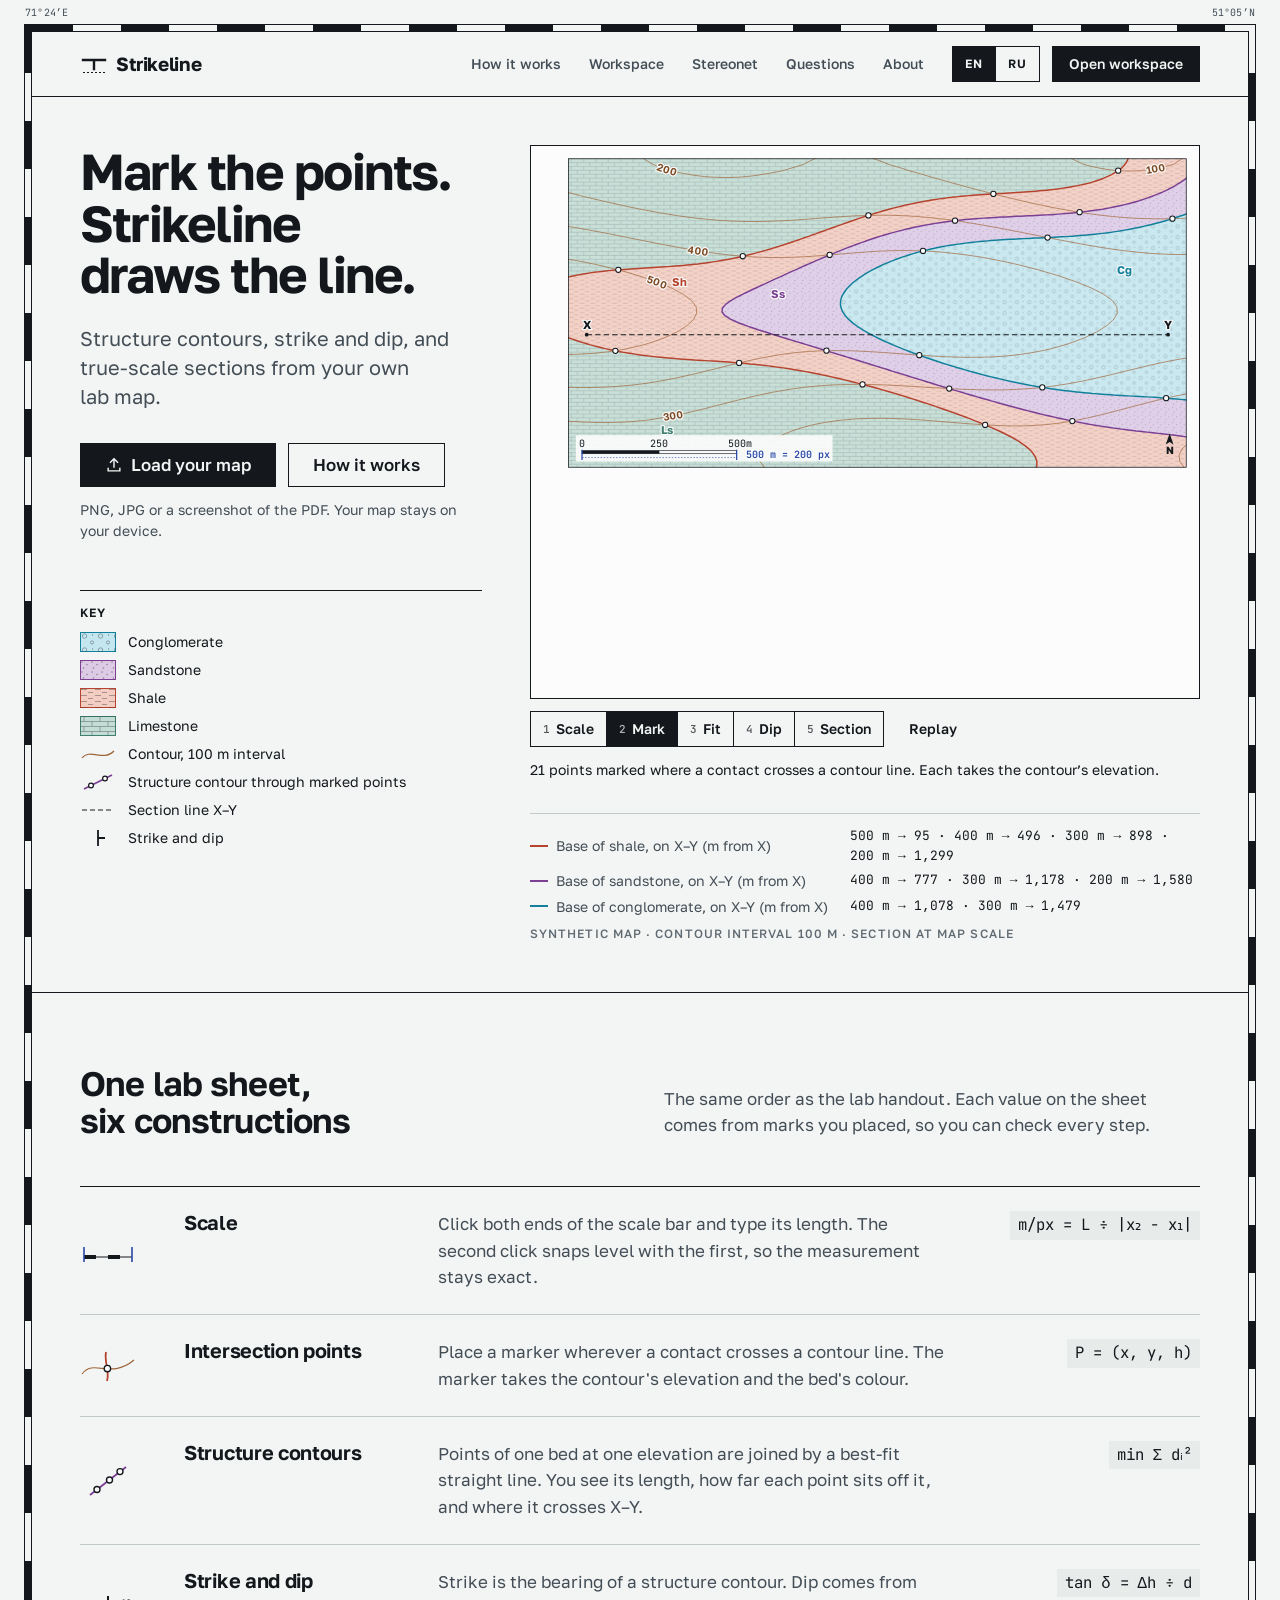
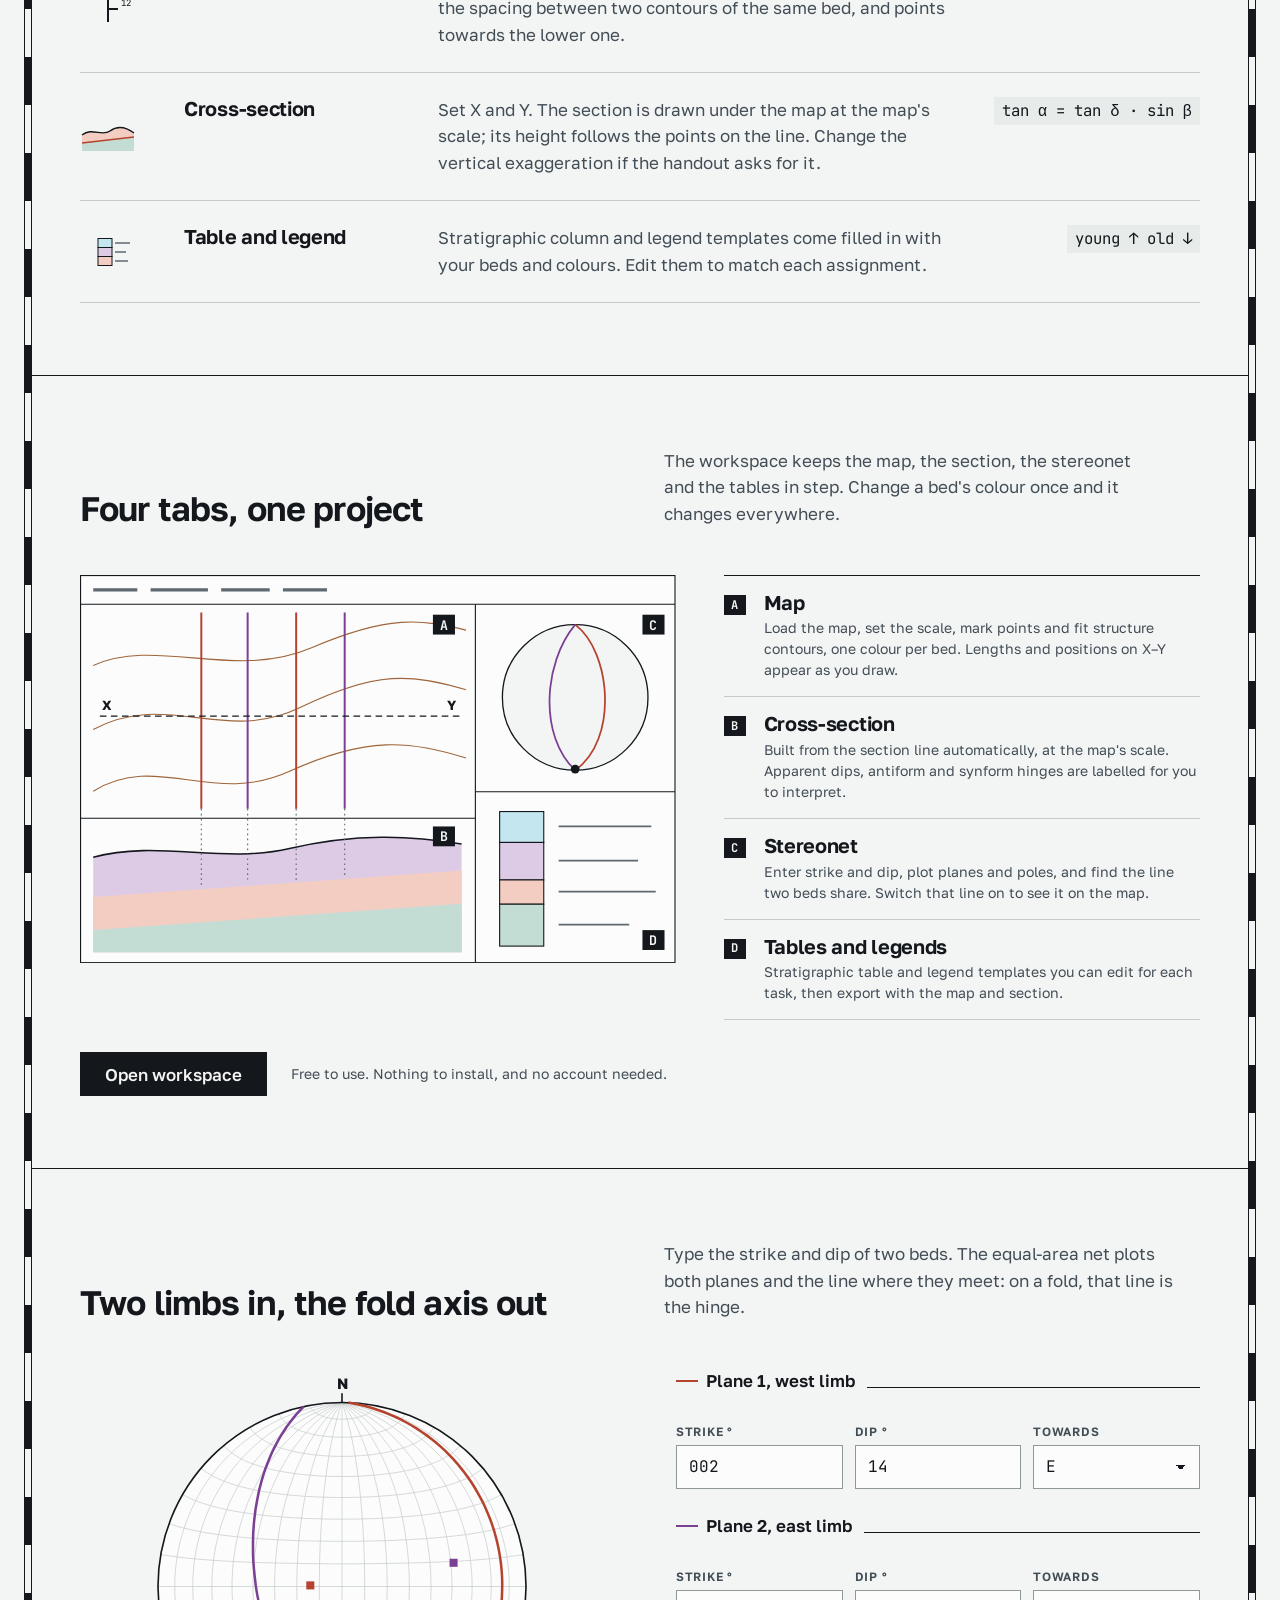
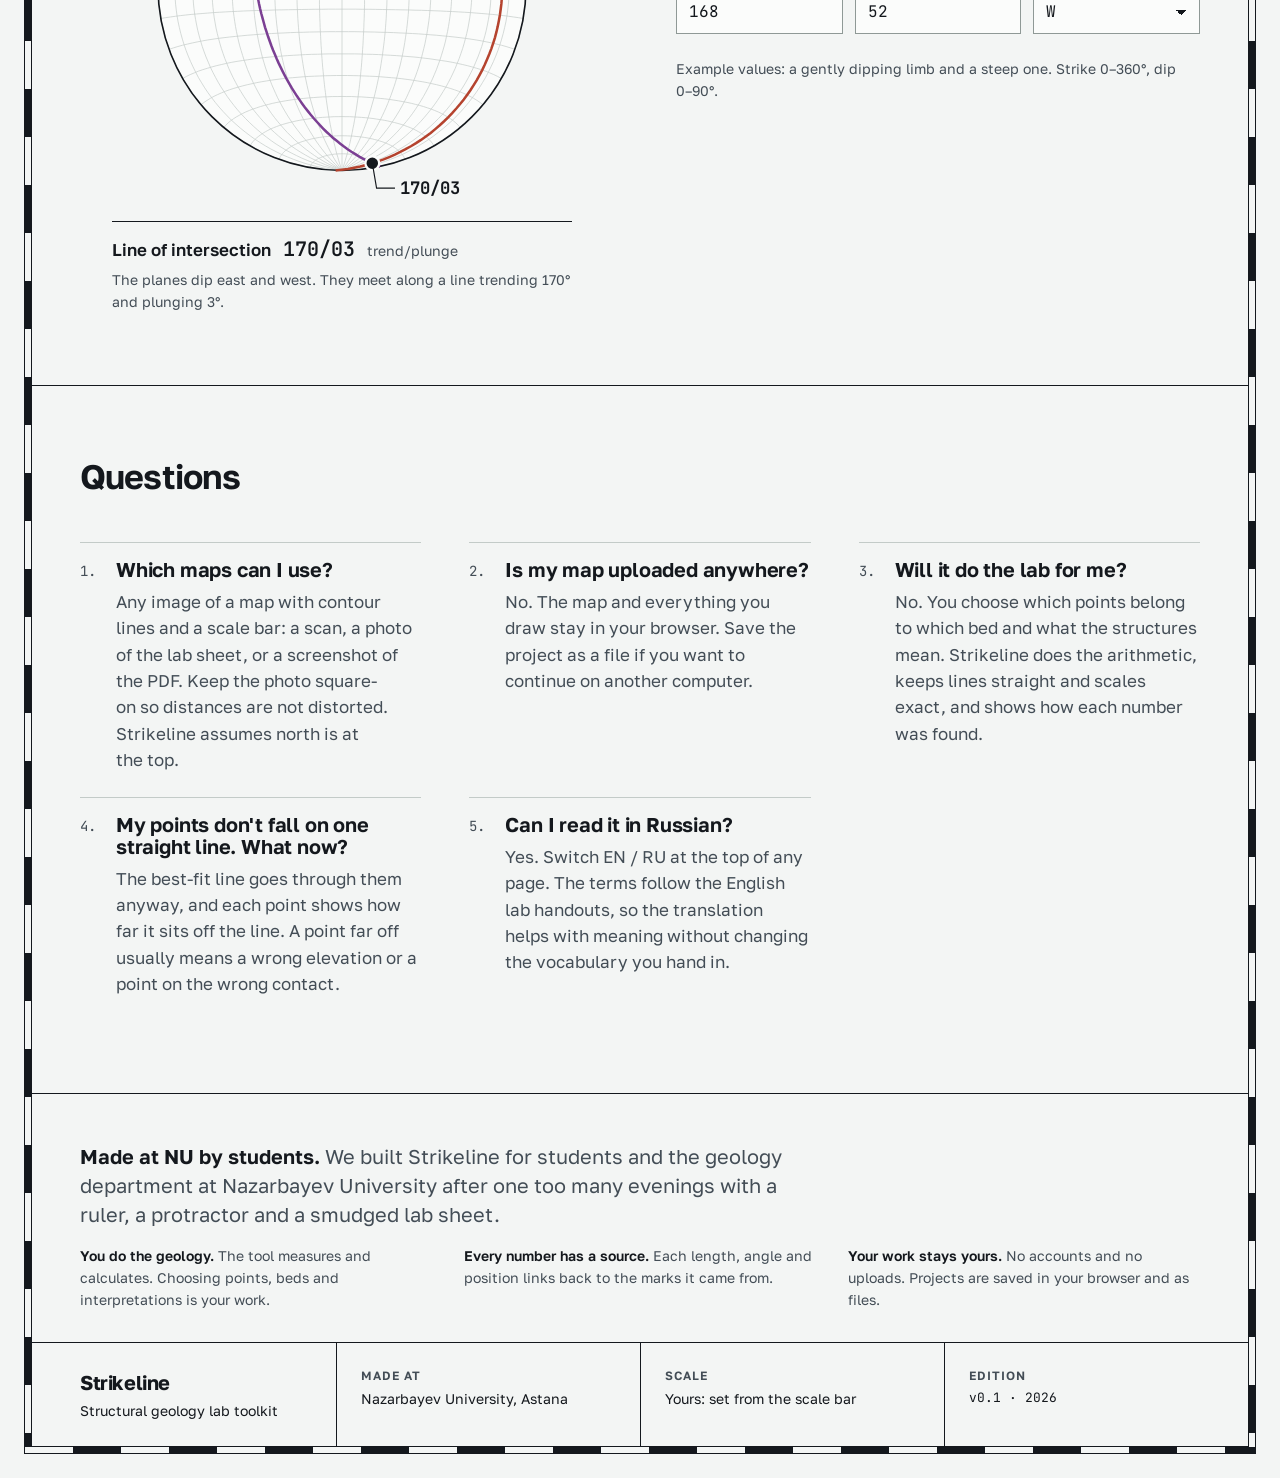
==== commit 348000dc: "Credit: made at NU by students Co-Authored-By: Claude Opus 5.5 <noreply@anthropic.com> Claude-Sessio" ====
--- a/index.html
+++ b/index.html
@@ -4,7 +4,7 @@
   <meta charset="utf-8">
   <meta name="viewport" content="width=device-width, initial-scale=1, viewport-fit=cover">
   <title>Strikeline</title>
-  <meta name="description" content="Mark the points, get straight structure contours, strike and dip, and a true-scale cross-section from your geology lab map. Made at NU by geology students.">
+  <meta name="description" content="Mark the points, get straight structure contours, strike and dip, and a true-scale cross-section from your geology lab map. Made at NU by students.">
   <meta name="theme-color" content="#f3f5f4">
   <link rel="icon" href="assets/favicon.svg" type="image/svg+xml">
   <link rel="preload" href="assets/fonts/golos-text-latin-wght-normal.woff2" as="font" type="font/woff2" crossorigin>
@@ -331,7 +331,7 @@
     <footer class="title-block" id="about" aria-labelledby="about-title">
       <div class="compilation">
         <h2 class="visually-hidden" id="about-title" data-i18n="about.label">Compilation note</h2>
-        <p class="compilation__lead"><strong data-i18n="about.title">Made at NU by geology students.</strong> <span data-i18n="about.lead">We built Strikeline for students and the geology department at Nazarbayev University after one too many evenings with a ruler, a protractor and a smudged lab sheet.</span></p>
+        <p class="compilation__lead"><strong data-i18n="about.title">Made at NU by students.</strong> <span data-i18n="about.lead">We built Strikeline for students and the geology department at Nazarbayev University after one too many evenings with a ruler, a protractor and a smudged lab sheet.</span></p>
         <ul class="compilation__rules">
           <li><strong data-i18n="p1.t">You do the geology.</strong> <span data-i18n="p1.d">The tool measures and calculates. Choosing points, beds and interpretations is your work.</span></li>
           <li><strong data-i18n="p2.t">Every number has a source.</strong> <span data-i18n="p2.d">Each length, angle and position links back to the marks it came from.</span></li>
